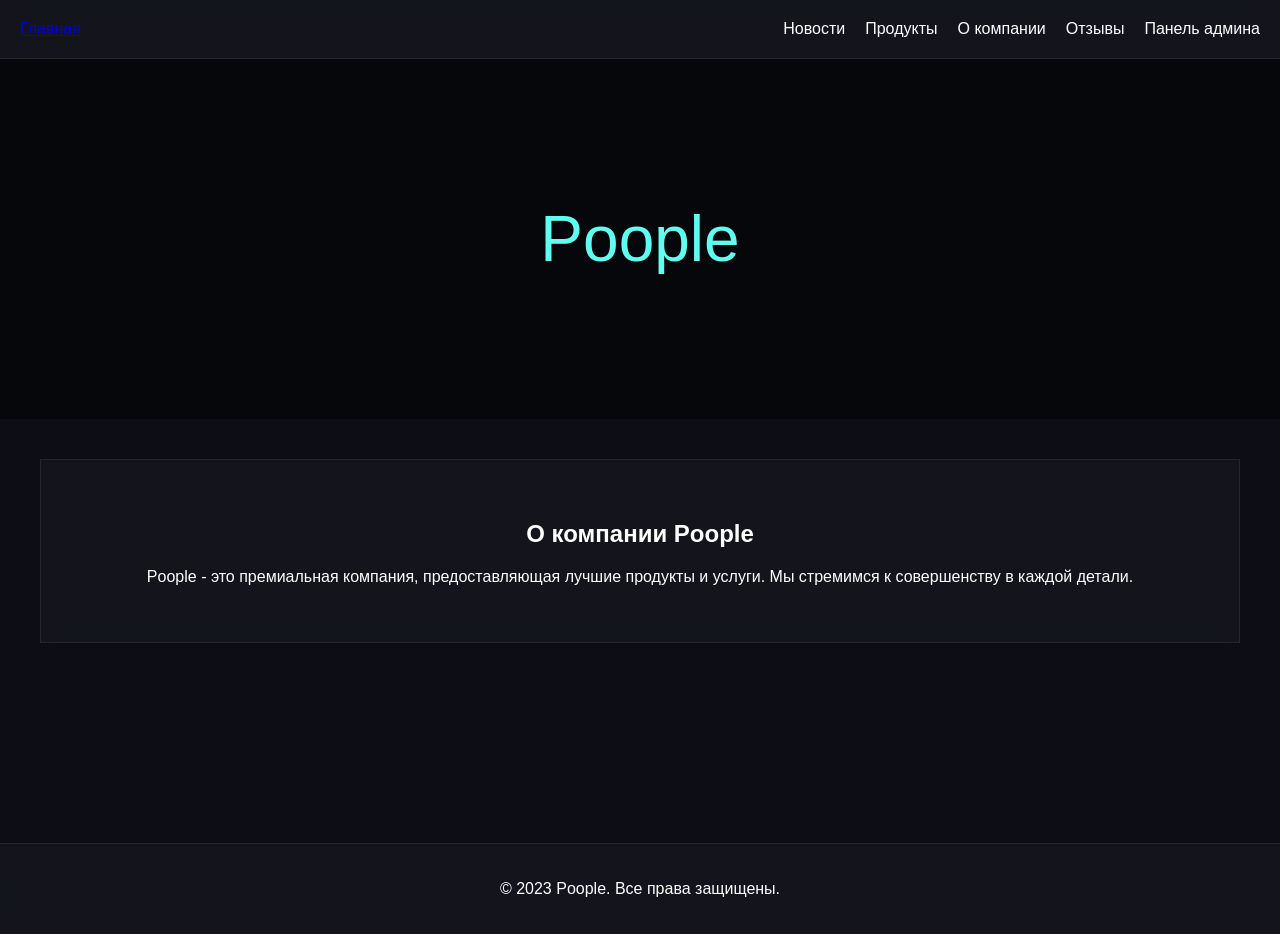
==== index.html @ 6fb853f3 "Add files via upload" ====
<!DOCTYPE html>
<html lang="ru">
<head>
    <meta charset="UTF-8">
    <meta name="viewport" content="width=device-width, initial-scale=1.0">
    <title>Poople</title>
    <link rel="stylesheet" href="styles.css">
</head>
<body>
    <nav>
        <div><a href="#">Главная</a></div>
        <ul>
            <li><a href="pages/blog.html">Новости</a></li>
            <li><a href="pages/products.html">Продукты</a></li>
            <li><a href="pages/about.html">О компании</a></li>
            <li><a href="pages/reviews.html">Отзывы</a></li>
            <li><a href="pages/admin.html">Панель админа</a></li>
        </ul>
    </nav>

    <section class="hero-section">
        <div class="hero-title">Poople</div>
    </section>

    <section class="about-section">
        <h2>О компании Poople</h2>
        <p>Poople - это премиальная компания, предоставляющая лучшие продукты и услуги. Мы стремимся к совершенству в каждой детали.</p>
    </section>

    <section class="products-section" id="products-preview">
        <!-- Products preview will be dynamically rendered here -->
    </section>

    <section class="news-section" id="news-preview">
        <!-- News preview will be dynamically rendered here -->
    </section>

    <footer>
        <p>&copy; 2023 Poople. Все права защищены.</p>
    </footer>

    <script src="script.js"></script>
</body>
</html>
---- styles.css ----
body {
    margin: 0;
    font-family: Arial, sans-serif;
    background-color: #0d0e15;
    color: white;
}

nav {
    display: flex;
    justify-content: space-between;
    align-items: center;
    padding: 20px;
    background: rgba(255, 255, 255, 0.03);
    backdrop-filter: blur(12px);
    border-bottom: 1px solid rgba(255, 255, 255, 0.08);
}

nav ul {
    list-style-type: none;
    display: flex;
    gap: 20px;
    margin: 0;
    padding: 0;
}

nav ul li a {
    text-decoration: none;
    color: white;
    transition: all 0.3s ease;
}

nav ul li a:hover {
    color: #5efff1;
}

.hero-section {
    display: flex;
    justify-content: center;
    align-items: center;
    height: 40vh;
    background: url('https://via.placeholder.com/1920x800') no-repeat center center/cover;
    position: relative;
}

.hero-section::before {
    content: '';
    position: absolute;
    top: 0;
    left: 0;
    width: 100%;
    height: 100%;
    background-color: rgba(0, 0, 0, 0.5);
}

.hero-title {
    font-size: 4rem;
    color: #5efff1;
    text-align: center;
    position: relative;
    z-index: 1;
}

.about-section {
    padding: 40px;
    background: rgba(255, 255, 255, 0.03);
    backdrop-filter: blur(12px);
    border: 1px solid rgba(255, 255, 255, 0.08);
    margin: 40px;
    text-align: center;
}

.products-section, .news-section, .reviews-section, .awards-section, .admin-section {
    display: grid;
    grid-template-columns: repeat(auto-fit, minmax(300px, 1fr));
    gap: 20px;
    padding: 40px;
}

.card {
    background: rgba(255, 255, 255, 0.03);
    backdrop-filter: blur(12px);
    border: 1px solid rgba(255, 255, 255, 0.08);
    padding: 20px;
    transition: all 0.3s ease;
}

.card:hover {
    transform: translateY(-10px);
}

.card img {
    width: 100%;
    height: auto;
    border-radius: 8px;
}

.button {
    background-color: #5efff1;
    color: black;
    padding: 10px 20px;
    border: none;
    border-radius: 8px;
    cursor: pointer;
    transition: all 0.3s ease;
    box-shadow: 0 0 10px rgba(94, 255, 241, 0.7);
}

.button:hover {
    background-color: #4dd6d2;
    box-shadow: 0 0 20px rgba(94, 255, 241, 1);
}

.gallery-grid {
    display: grid;
    grid-template-columns: repeat(auto-fit, minmax(300px, 1fr));
    gap: 20px;
}

.rating {
    color: #5efff1;
    font-size: 1.2rem;
}

footer {
    text-align: center;
    padding: 20px;
    background: rgba(255, 255, 255, 0.03);
    backdrop-filter: blur(12px);
    border-top: 1px solid rgba(255, 255, 255, 0.08);
}

.admin-section form {
    background: rgba(255, 255, 255, 0.03);
    backdrop-filter: blur(12px);
    border: 1px solid rgba(255, 255, 255, 0.08);
    padding: 20px;
    margin-bottom: 40px;
}

.admin-section input[type="text"],
.admin-section textarea,
.admin-section input[type="number"],
.admin-section input[type="url"],
.admin-section input[type="date"],
.admin-section select {
    width: calc(100% - 22px);
    padding: 10px;
    margin-bottom: 10px;
    border: 1px solid rgba(255, 255, 255, 0.08);
    background-color: transparent;
    color: white;
}

.admin-section input[type="text"]:focus,
.admin-section textarea:focus,
.admin-section input[type="number"]:focus,
.admin-section input[type="url"]:focus,
.admin-section input[type="date"]:focus,
.admin-section select:focus {
    outline: none;
    border-color: #5efff1;
}
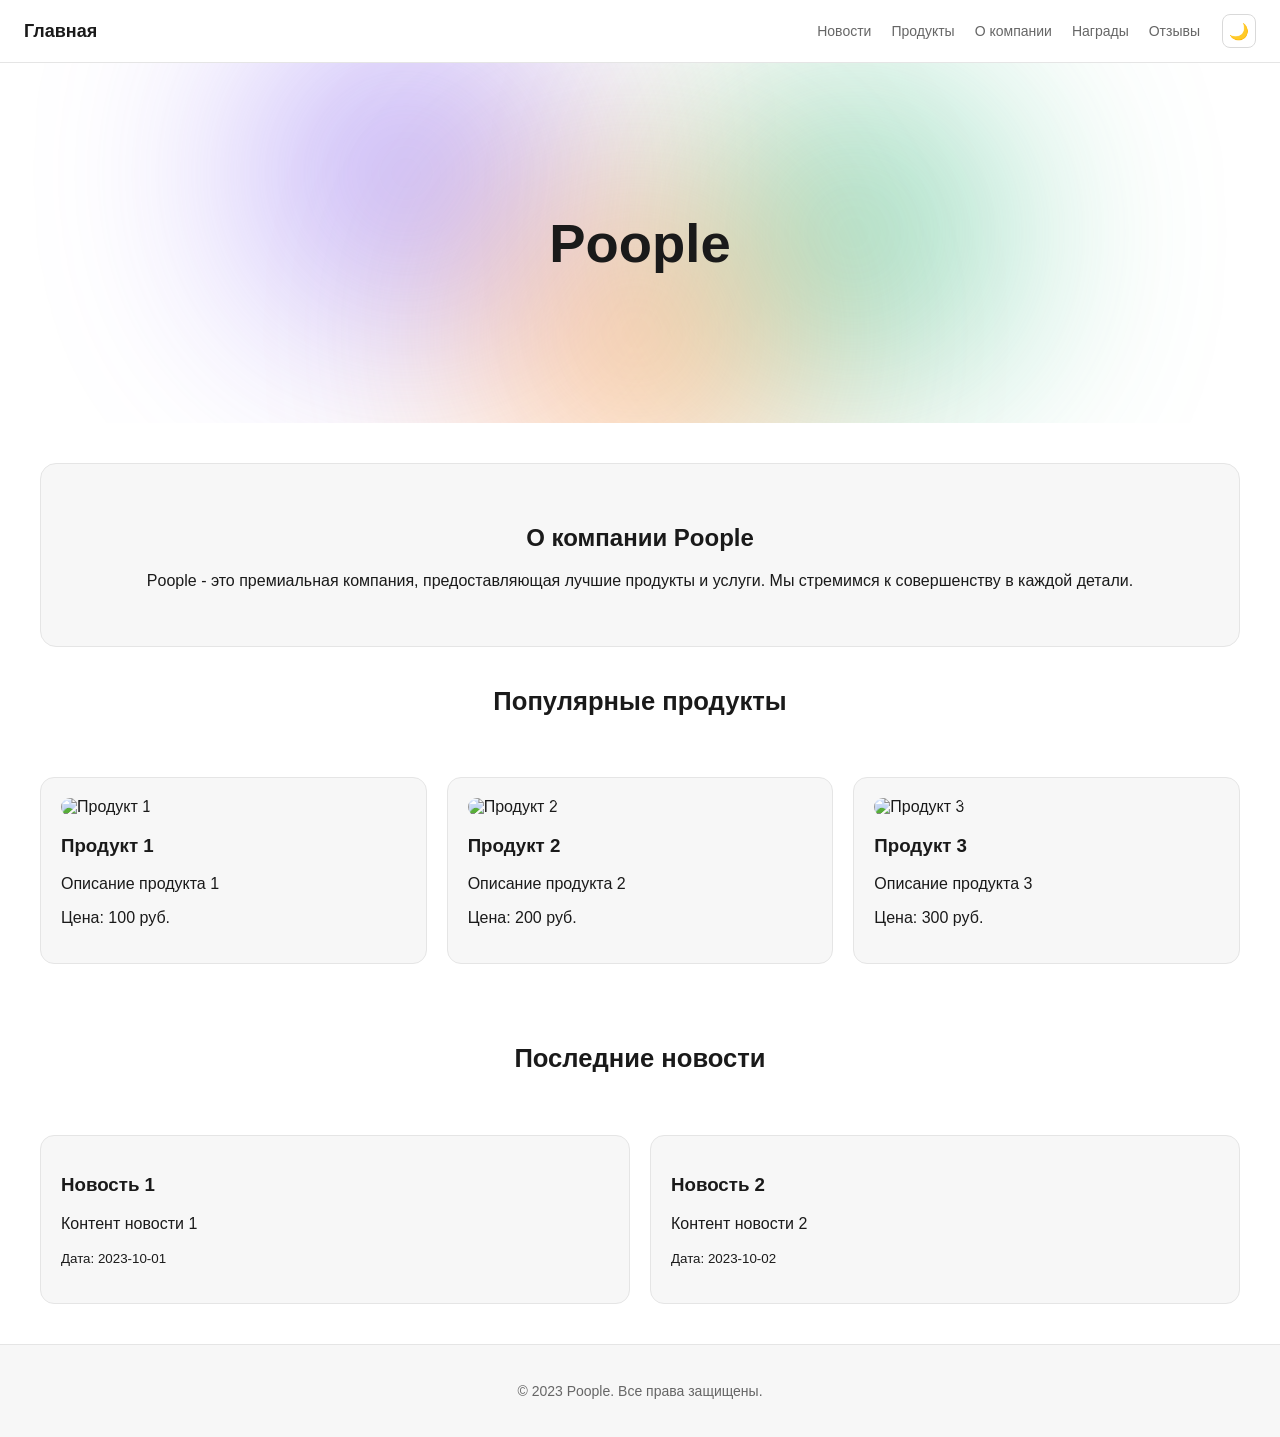
==== commit 49929965: "Add files via upload" ====
--- a/index.html
+++ b/index.html
@@ -1,44 +1,60 @@
-<!DOCTYPE html>
-<html lang="ru">
-<head>
-    <meta charset="UTF-8">
-    <meta name="viewport" content="width=device-width, initial-scale=1.0">
-    <title>Poople</title>
-    <link rel="stylesheet" href="styles.css">
-</head>
-<body>
-    <nav>
-        <div><a href="#">Главная</a></div>
-        <ul>
-            <li><a href="pages/blog.html">Новости</a></li>
-            <li><a href="pages/products.html">Продукты</a></li>
-            <li><a href="pages/about.html">О компании</a></li>
-            <li><a href="pages/reviews.html">Отзывы</a></li>
-            <li><a href="pages/admin.html">Панель админа</a></li>
-        </ul>
-    </nav>
-
-    <section class="hero-section">
-        <div class="hero-title">Poople</div>
-    </section>
-
-    <section class="about-section">
-        <h2>О компании Poople</h2>
-        <p>Poople - это премиальная компания, предоставляющая лучшие продукты и услуги. Мы стремимся к совершенству в каждой детали.</p>
-    </section>
-
-    <section class="products-section" id="products-preview">
-        <!-- Products preview will be dynamically rendered here -->
-    </section>
-
-    <section class="news-section" id="news-preview">
-        <!-- News preview will be dynamically rendered here -->
-    </section>
-
-    <footer>
-        <p>&copy; 2023 Poople. Все права защищены.</p>
-    </footer>
-
-    <script src="script.js"></script>
-</body>
-</html>
+<!DOCTYPE html>
+<html lang="ru">
+<head>
+    <meta charset="UTF-8">
+    <meta name="viewport" content="width=device-width, initial-scale=1.0">
+    <title>Poople</title>
+    <link rel="stylesheet" href="styles.css">
+    <script>
+        (function(){
+            var t = localStorage.getItem('poople_theme');
+            if (t) { document.documentElement.setAttribute('data-theme', t); }
+        })();
+    </script>
+</head>
+<body>
+    <nav>
+        <div><a href="index.html">Главная</a></div>
+        <div class="nav-right">
+            <ul>
+            <li><a href="pages/blog.html">Новости</a></li>
+            <li><a href="pages/products.html">Продукты</a></li>
+            <li><a href="pages/about.html">О компании</a></li>
+            <li><a href="pages/awards.html">Награды</a></li>
+            <li><a href="pages/reviews.html">Отзывы</a></li>
+        </ul>
+            <button id="theme-toggle" class="theme-toggle-btn" type="button" aria-label="Переключить тему">🌙</button>
+        </div>
+    </nav>
+
+    <section class="hero-section">
+        <div class="glow-circles">
+            <span class="circle circle-1"></span>
+            <span class="circle circle-2"></span>
+            <span class="circle circle-3"></span>
+        </div>
+        <div class="hero-title">Poople</div>
+    </section>
+
+    <section class="about-section">
+        <h2>О компании Poople</h2>
+        <p>Poople - это премиальная компания, предоставляющая лучшие продукты и услуги. Мы стремимся к совершенству в каждой детали.</p>
+    </section>
+
+    <h2 class="section-heading">Популярные продукты</h2>
+    <section class="products-section" id="products-preview">
+        <!-- Products preview will be dynamically rendered here -->
+    </section>
+
+    <h2 class="section-heading">Последние новости</h2>
+    <section class="news-section" id="news-preview">
+        <!-- News preview will be dynamically rendered here -->
+    </section>
+
+    <footer>
+        <p>&copy; 2023 Poople. Все права защищены.</p>
+    </footer>
+
+    <script src="script.js"></script>
+</body>
+</html>
--- a/styles.css
+++ b/styles.css
@@ -1,162 +1,322 @@
-body {
-    margin: 0;
-    font-family: Arial, sans-serif;
-    background-color: #0d0e15;
-    color: white;
-}
-
-nav {
-    display: flex;
-    justify-content: space-between;
-    align-items: center;
-    padding: 20px;
-    background: rgba(255, 255, 255, 0.03);
-    backdrop-filter: blur(12px);
-    border-bottom: 1px solid rgba(255, 255, 255, 0.08);
-}
-
-nav ul {
-    list-style-type: none;
-    display: flex;
-    gap: 20px;
-    margin: 0;
-    padding: 0;
-}
-
-nav ul li a {
-    text-decoration: none;
-    color: white;
-    transition: all 0.3s ease;
-}
-
-nav ul li a:hover {
-    color: #5efff1;
-}
-
-.hero-section {
-    display: flex;
-    justify-content: center;
-    align-items: center;
-    height: 40vh;
-    background: url('https://via.placeholder.com/1920x800') no-repeat center center/cover;
-    position: relative;
-}
-
-.hero-section::before {
-    content: '';
-    position: absolute;
-    top: 0;
-    left: 0;
-    width: 100%;
-    height: 100%;
-    background-color: rgba(0, 0, 0, 0.5);
-}
-
-.hero-title {
-    font-size: 4rem;
-    color: #5efff1;
-    text-align: center;
-    position: relative;
-    z-index: 1;
-}
-
-.about-section {
-    padding: 40px;
-    background: rgba(255, 255, 255, 0.03);
-    backdrop-filter: blur(12px);
-    border: 1px solid rgba(255, 255, 255, 0.08);
-    margin: 40px;
-    text-align: center;
-}
-
-.products-section, .news-section, .reviews-section, .awards-section, .admin-section {
-    display: grid;
-    grid-template-columns: repeat(auto-fit, minmax(300px, 1fr));
-    gap: 20px;
-    padding: 40px;
-}
-
-.card {
-    background: rgba(255, 255, 255, 0.03);
-    backdrop-filter: blur(12px);
-    border: 1px solid rgba(255, 255, 255, 0.08);
-    padding: 20px;
-    transition: all 0.3s ease;
-}
-
-.card:hover {
-    transform: translateY(-10px);
-}
-
-.card img {
-    width: 100%;
-    height: auto;
-    border-radius: 8px;
-}
-
-.button {
-    background-color: #5efff1;
-    color: black;
-    padding: 10px 20px;
-    border: none;
-    border-radius: 8px;
-    cursor: pointer;
-    transition: all 0.3s ease;
-    box-shadow: 0 0 10px rgba(94, 255, 241, 0.7);
-}
-
-.button:hover {
-    background-color: #4dd6d2;
-    box-shadow: 0 0 20px rgba(94, 255, 241, 1);
-}
-
-.gallery-grid {
-    display: grid;
-    grid-template-columns: repeat(auto-fit, minmax(300px, 1fr));
-    gap: 20px;
-}
-
-.rating {
-    color: #5efff1;
-    font-size: 1.2rem;
-}
-
-footer {
-    text-align: center;
-    padding: 20px;
-    background: rgba(255, 255, 255, 0.03);
-    backdrop-filter: blur(12px);
-    border-top: 1px solid rgba(255, 255, 255, 0.08);
-}
-
-.admin-section form {
-    background: rgba(255, 255, 255, 0.03);
-    backdrop-filter: blur(12px);
-    border: 1px solid rgba(255, 255, 255, 0.08);
-    padding: 20px;
-    margin-bottom: 40px;
-}
-
-.admin-section input[type="text"],
-.admin-section textarea,
-.admin-section input[type="number"],
-.admin-section input[type="url"],
-.admin-section input[type="date"],
-.admin-section select {
-    width: calc(100% - 22px);
-    padding: 10px;
-    margin-bottom: 10px;
-    border: 1px solid rgba(255, 255, 255, 0.08);
-    background-color: transparent;
-    color: white;
-}
-
-.admin-section input[type="text"]:focus,
-.admin-section textarea:focus,
-.admin-section input[type="number"]:focus,
-.admin-section input[type="url"]:focus,
-.admin-section input[type="date"]:focus,
-.admin-section select:focus {
-    outline: none;
-    border-color: #5efff1;
-}
+:root{
+  --bg:#fff;
+  --text:#1a1a1a;
+  --secondary-text:#666;
+  --card-bg:rgba(0,0,0,.03);
+  --input-bg:rgba(255,255,255,.75);
+  --input-border:#d9d9d9;
+  --border:#e5e5e5;
+  --button-bg:#1a1a1a;
+  --button-text:#fff;
+  --header-bg:rgba(255,255,255,.75);
+  --hover-bg:#f5f5f5;
+  --accent:#5efff1;
+  --link-color:#2563eb;
+  --scrollbar-thumb:#b5b5b5;
+}
+
+html[data-theme="dark"]{
+  --bg:#111;
+  --text:#eee;
+  --secondary-text:#999;
+  --card-bg:rgba(255,255,255,.04);
+  --input-bg:rgba(27,27,27,.85);
+  --input-border:#3a3a3a;
+  --border:#333;
+  --button-bg:#eee;
+  --button-text:#111;
+  --header-bg:rgba(17,17,17,.75);
+  --hover-bg:#252525;
+  --accent:#5efff1;
+  --link-color:#8ab4ff;
+  --scrollbar-thumb:#555;
+}
+
+@media (prefers-color-scheme: dark) {
+  html:not([data-theme="light"]):not([data-theme="dark"]){
+    --bg:#111;
+    --text:#eee;
+    --secondary-text:#999;
+    --card-bg:rgba(255,255,255,.04);
+    --input-bg:rgba(27,27,27,.85);
+    --input-border:#3a3a3a;
+    --border:#333;
+    --button-bg:#eee;
+    --button-text:#111;
+    --header-bg:rgba(17,17,17,.75);
+    --hover-bg:#252525;
+    --accent:#5efff1;
+    --link-color:#8ab4ff;
+    --scrollbar-thumb:#555;
+  }
+}
+
+*{box-sizing:border-box}
+
+body{
+    margin:0;
+    font-family:-apple-system,BlinkMacSystemFont,'Segoe UI',Arial,sans-serif;
+    background:var(--bg);
+    color:var(--text);
+    transition:background-color .3s ease,color .3s ease;
+}
+
+a{color:var(--link-color)}
+
+nav{
+    position:sticky;
+    top:0;
+    display:flex;
+    justify-content:space-between;
+    align-items:center;
+    padding:14px 24px;
+    background:var(--header-bg);
+    backdrop-filter:blur(12px);
+    -webkit-backdrop-filter:blur(12px);
+    border-bottom:1px solid var(--border);
+    z-index:20;
+}
+
+nav > div a{
+    font-weight:600;
+    font-size:18px;
+    text-decoration:none;
+    color:var(--text);
+}
+
+.nav-right{
+    display:flex;
+    align-items:center;
+    gap:22px;
+}
+
+nav ul{
+    list-style-type:none;
+    display:flex;
+    gap:20px;
+    margin:0;
+    padding:0;
+}
+
+nav ul li a{
+    text-decoration:none;
+    color:var(--secondary-text);
+    font-size:14px;
+    font-weight:500;
+    transition:color .2s ease;
+}
+
+nav ul li a:hover{color:var(--text)}
+
+.theme-toggle-btn{
+    width:34px;
+    height:34px;
+    display:inline-flex;
+    align-items:center;
+    justify-content:center;
+    border:1px solid var(--input-border);
+    border-radius:8px;
+    background:var(--input-bg);
+    color:var(--text);
+    font-size:16px;
+    cursor:pointer;
+    transition:background .15s ease,transform .15s ease;
+}
+
+.theme-toggle-btn:hover{
+    background:var(--hover-bg);
+    transform:rotate(12deg);
+}
+
+.hero-section{
+    position:relative;
+    display:flex;
+    justify-content:center;
+    align-items:center;
+    height:40vh;
+    overflow:hidden;
+    background:var(--bg);
+}
+
+.glow-circles{
+    position:absolute;
+    inset:0;
+    pointer-events:none;
+}
+
+.glow-circles .circle{
+    position:absolute;
+    width:300px;
+    height:300px;
+    border-radius:50%;
+    filter:blur(110px);
+    opacity:.55;
+}
+
+.glow-circles .circle-1{background:#7f5af0; top:-40px; left:20%; animation:move1 7s ease-in-out infinite;}
+.glow-circles .circle-2{background:#2cb67d; top:20px; left:55%; animation:move2 8s ease-in-out infinite;}
+.glow-circles .circle-3{background:#ff9340; top:120px; left:38%; animation:move3 9s ease-in-out infinite;}
+
+@keyframes move1{0%,100%{transform:translate(0,0)} 50%{transform:translate(50px,-20px)}}
+@keyframes move2{0%,100%{transform:translate(0,0)} 50%{transform:translate(-50px,40px)}}
+@keyframes move3{0%,100%{transform:translate(0,0)} 50%{transform:translate(-15px,40px)}}
+
+.hero-title{
+    font-size:3.4rem;
+    font-weight:600;
+    color:var(--text);
+    text-align:center;
+    position:relative;
+    z-index:1;
+}
+
+.about-section{
+    padding:40px;
+    background:var(--card-bg);
+    border:1px solid var(--border);
+    border-radius:16px;
+    margin:40px;
+    text-align:center;
+}
+
+.section-heading{
+    text-align:center;
+    color:var(--text);
+    margin-top:40px;
+    font-size:1.6rem;
+    font-weight:600;
+}
+
+.products-section, .news-section, .reviews-section, .awards-section, .admin-section{
+    display:grid;
+    grid-template-columns:repeat(auto-fit, minmax(300px, 1fr));
+    gap:20px;
+    padding:40px;
+}
+
+.card{
+    background:var(--card-bg);
+    border:1px solid var(--border);
+    border-radius:14px;
+    padding:20px;
+    transition:transform .2s ease,box-shadow .2s ease;
+}
+
+.card:hover{
+    transform:translateY(-6px);
+    box-shadow:0 12px 30px rgba(0,0,0,.12);
+}
+
+.card img{
+    width:100%;
+    height:auto;
+    border-radius:10px;
+}
+
+.button{
+    background-color:var(--button-bg);
+    color:var(--button-text);
+    padding:10px 20px;
+    border:none;
+    border-radius:25px;
+    font-weight:600;
+    cursor:pointer;
+    transition:opacity .2s ease;
+}
+
+.button:hover{opacity:.82}
+
+.gallery-grid{
+    display:grid;
+    grid-template-columns:repeat(auto-fit, minmax(300px, 1fr));
+    gap:20px;
+}
+
+.rating{
+    color:var(--accent);
+    font-size:1.2rem;
+}
+
+footer{
+    text-align:center;
+    padding:24px;
+    background:var(--card-bg);
+    border-top:1px solid var(--border);
+    color:var(--secondary-text);
+    font-size:14px;
+}
+
+.admin-section form{
+    background:var(--card-bg);
+    border:1px solid var(--border);
+    border-radius:14px;
+    padding:20px;
+    display:flex;
+    flex-direction:column;
+    gap:10px;
+}
+
+.admin-section input[type="text"],
+.admin-section textarea,
+.admin-section input[type="number"],
+.admin-section input[type="url"],
+.admin-section input[type="date"],
+.admin-section input[type="password"],
+.admin-section select{
+    width:100%;
+    padding:10px 12px;
+    border-radius:8px;
+    border:1px solid var(--input-border);
+    background:var(--input-bg);
+    color:var(--text);
+    font-size:14px;
+}
+
+.admin-section input:focus,
+.admin-section textarea:focus,
+.admin-section select:focus{
+    outline:none;
+    border-color:var(--accent);
+}
+
+.product-reviews{
+    margin-top:15px;
+    border-top:1px solid var(--border);
+    padding-top:10px;
+}
+
+.review-card{
+    padding:12px;
+    margin-bottom:10px;
+    border-radius:10px;
+}
+
+/* Admin login gate, styled like PooPal's auth-card */
+#auth-gate{
+    min-height:100vh;
+    display:flex;
+    align-items:center;
+    justify-content:center;
+    background:var(--bg);
+}
+
+.auth-card{
+    width:100%;
+    max-width:360px;
+    background:var(--card-bg);
+    border:1px solid var(--border);
+    border-radius:16px;
+    padding:36px;
+    text-align:center;
+}
+
+.auth-card h2{margin-top:0}
+
+.auth-error{
+    color:#d9534f;
+    font-size:13px;
+    margin-top:8px;
+}
+
+::-webkit-scrollbar{width:8px}
+::-webkit-scrollbar-thumb{background:var(--scrollbar-thumb); border-radius:10px}
